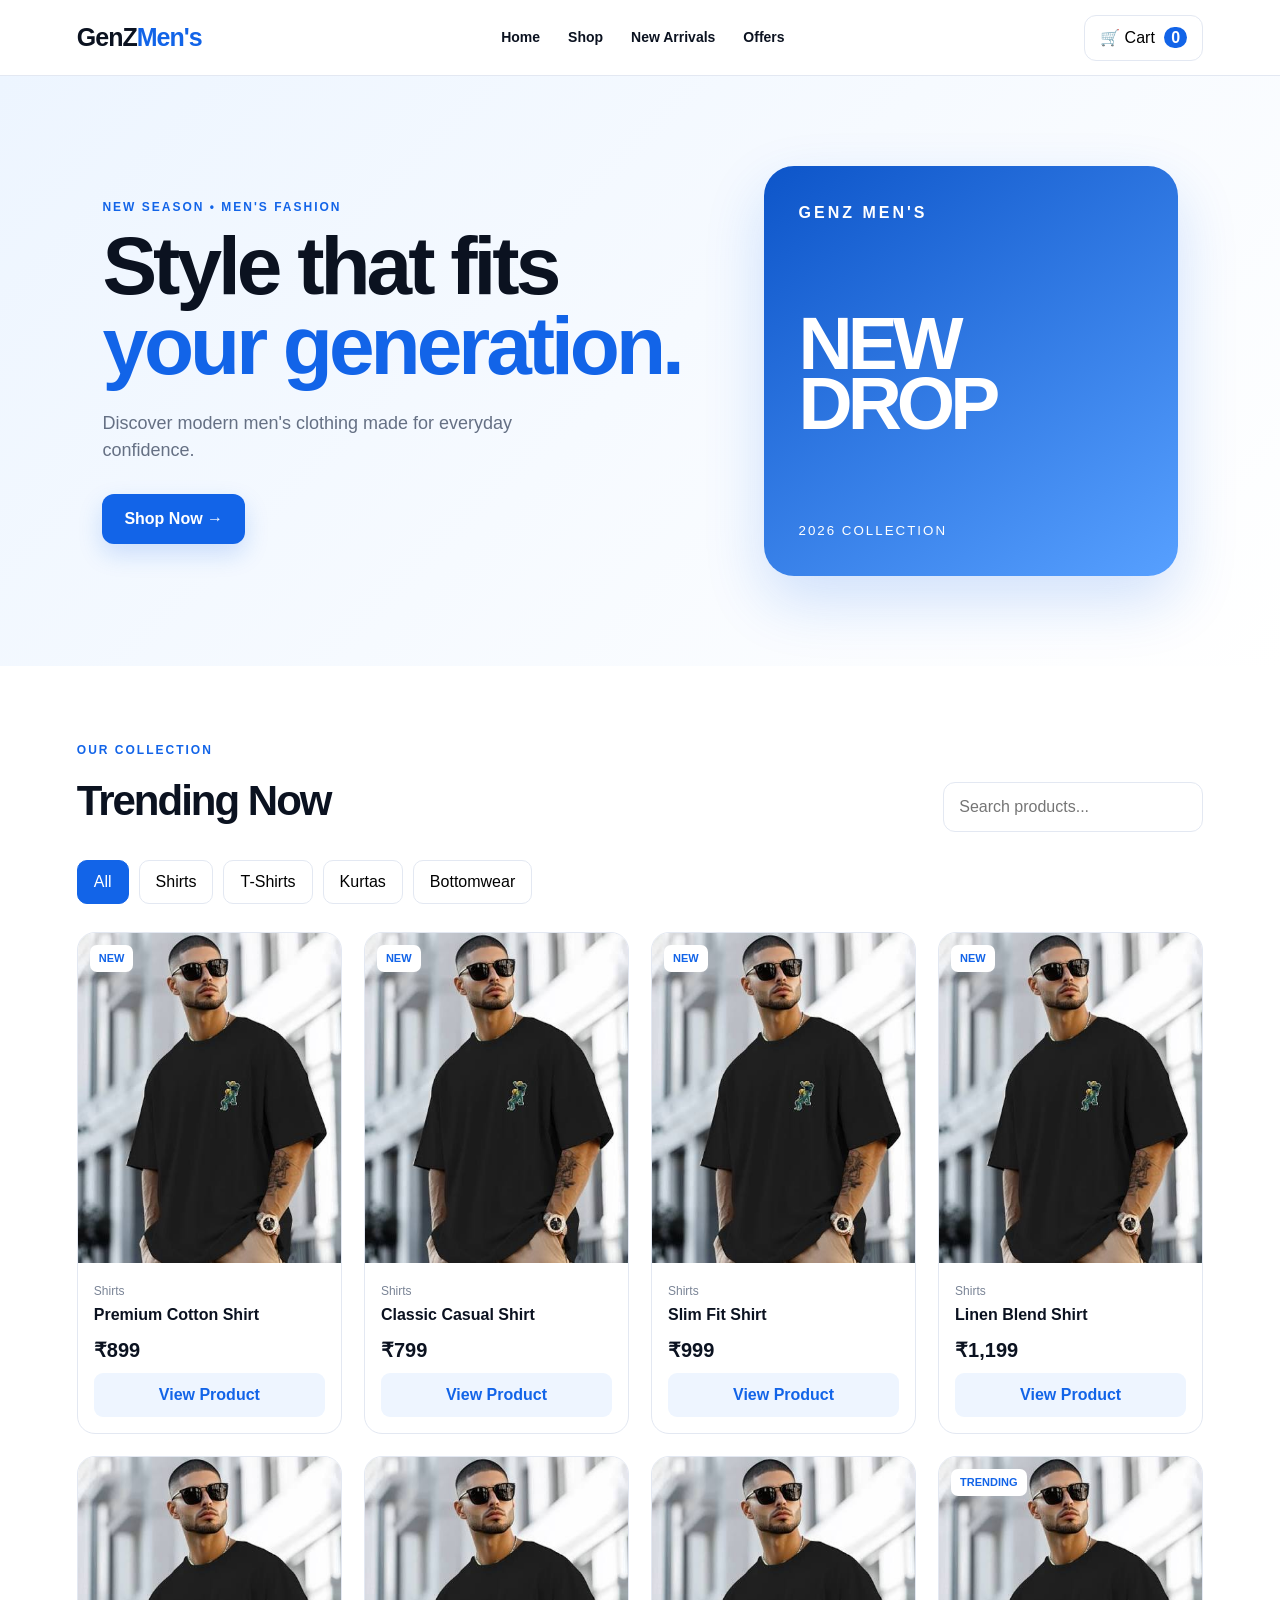
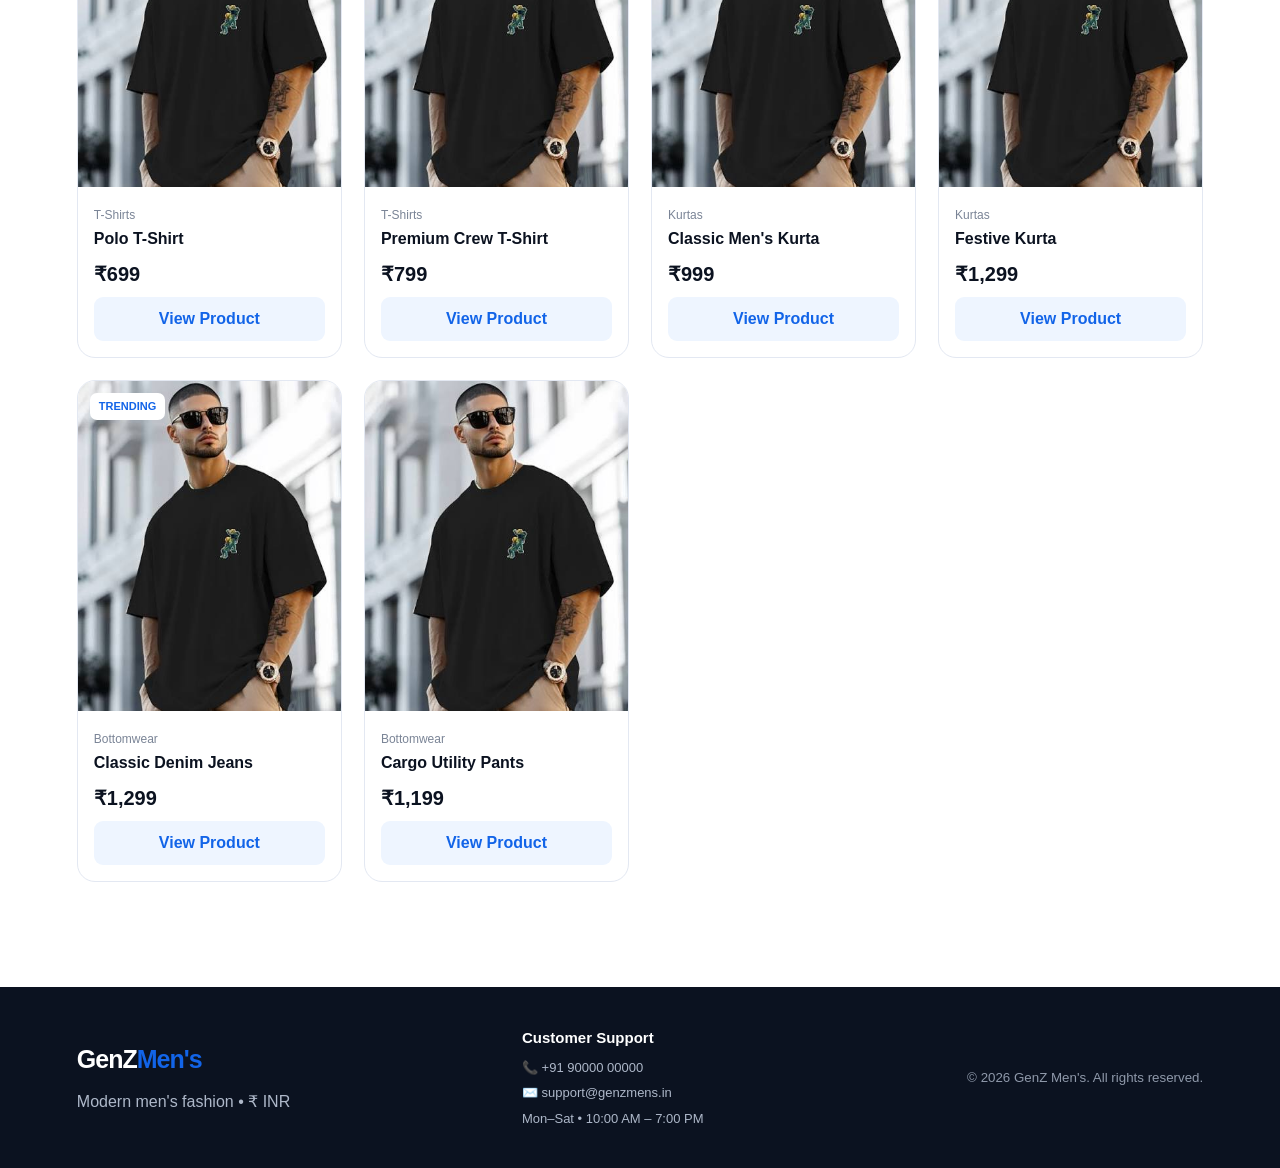
==== index.html @ 2bf16c89 "Refresh payment script after UPI ID update" ====
<!DOCTYPE html>
<html lang="en">
<head>
  <meta charset="UTF-8">
  <meta name="viewport" content="width=device-width, initial-scale=1.0">
  <meta name="description" content="GenZ Men's - Modern men's fashion store">
  <title>GenZ Men's | Men's Fashion</title>
  <link rel="stylesheet" href="style.css">
</head>
<body>
  <header class="header">
    <a class="logo" href="#">GenZ<span>Men's</span></a>
    <nav>
      <a href="#home">Home</a>
      <a href="#shop">Shop</a>
      <a href="#new">New Arrivals</a>
      <a href="#offers">Offers</a>
    </nav>
    <button class="cart-btn" onclick="openCart()">🛒 Cart <b id="cartCount">0</b></button>
  </header>

  <main>
    <section class="hero" id="home">
      <div>
        <p class="eyebrow">NEW SEASON • MEN'S FASHION</p>
        <h1>Style that fits<br><span>your generation.</span></h1>
        <p>Discover modern men's clothing made for everyday confidence.</p>
        <a class="primary-btn" href="#shop">Shop Now →</a>
      </div>
      <div class="hero-card">
        <span>GENZ MEN'S</span>
        <strong>NEW<br>DROP</strong>
        <small>2026 COLLECTION</small>
      </div>
    </section>

    <section class="shop" id="shop">
      <div class="section-head">
        <div>
          <p class="eyebrow">OUR COLLECTION</p>
          <h2>Trending Now</h2>
        </div>
        <input id="search" type="search" placeholder="Search products..." oninput="renderProducts()">
      </div>
      <div class="filters">
        <button class="filter active" onclick="setCategory('All', this)">All</button>
        <button class="filter" onclick="setCategory('Shirts', this)">Shirts</button>
        <button class="filter" onclick="setCategory('T-Shirts', this)">T-Shirts</button>
        <button class="filter" onclick="setCategory('Kurtas', this)">Kurtas</button>
        <button class="filter" onclick="setCategory('Bottomwear', this)">Bottomwear</button>
      </div>
      <div class="products" id="products">
        <article class="card"><div class="card-img" onclick="openProduct(1)"><span class="badge">NEW</span><img src="Images/Product01/view1.jpg" alt="Premium Cotton Shirt"></div><div class="card-body"><div class="category">Shirts</div><h3>Premium Cotton Shirt</h3><div class="price">₹899</div><button class="add" onclick="openProduct(1)">View Product</button></div></article>
        <article class="card"><div class="card-img" onclick="openProduct(2)"><span class="badge">NEW</span><img src="Images/Product02/view1.jpg" alt="Classic Casual Shirt"></div><div class="card-body"><div class="category">Shirts</div><h3>Classic Casual Shirt</h3><div class="price">₹799</div><button class="add" onclick="openProduct(2)">View Product</button></div></article>
        <article class="card"><div class="card-img" onclick="openProduct(3)"><span class="badge">NEW</span><img src="Images/Product03/view1.jpg" alt="Slim Fit Shirt"></div><div class="card-body"><div class="category">Shirts</div><h3>Slim Fit Shirt</h3><div class="price">₹999</div><button class="add" onclick="openProduct(3)">View Product</button></div></article>
        <article class="card"><div class="card-img" onclick="openProduct(4)"><span class="badge">NEW</span><img src="Images/Product04/view1.jpg" alt="Linen Blend Shirt"></div><div class="card-body"><div class="category">Shirts</div><h3>Linen Blend Shirt</h3><div class="price">₹1,199</div><button class="add" onclick="openProduct(4)">View Product</button></div></article>
        <article class="card"><div class="card-img" onclick="openProduct(5)"><img src="Images/Product05/view1.jpg" alt="Polo T-Shirt"></div><div class="card-body"><div class="category">T-Shirts</div><h3>Polo T-Shirt</h3><div class="price">₹699</div><button class="add" onclick="openProduct(5)">View Product</button></div></article>
        <article class="card"><div class="card-img" onclick="openProduct(6)"><img src="Images/Product06/view1.jpg" alt="Premium Crew T-Shirt"></div><div class="card-body"><div class="category">T-Shirts</div><h3>Premium Crew T-Shirt</h3><div class="price">₹799</div><button class="add" onclick="openProduct(6)">View Product</button></div></article>
        <article class="card"><div class="card-img" onclick="openProduct(7)"><img src="Images/Product07/view1.jpg" alt="Classic Men's Kurta"></div><div class="card-body"><div class="category">Kurtas</div><h3>Classic Men's Kurta</h3><div class="price">₹999</div><button class="add" onclick="openProduct(7)">View Product</button></div></article>
        <article class="card"><div class="card-img" onclick="openProduct(8)"><span class="badge">TRENDING</span><img src="Images/Product08/view1.jpg" alt="Festive Kurta"></div><div class="card-body"><div class="category">Kurtas</div><h3>Festive Kurta</h3><div class="price">₹1,299</div><button class="add" onclick="openProduct(8)">View Product</button></div></article>
        <article class="card"><div class="card-img" onclick="openProduct(9)"><span class="badge">TRENDING</span><img src="Images/Product09/view1.jpg" alt="Classic Denim Jeans"></div><div class="card-body"><div class="category">Bottomwear</div><h3>Classic Denim Jeans</h3><div class="price">₹1,299</div><button class="add" onclick="openProduct(9)">View Product</button></div></article>
        <article class="card"><div class="card-img" onclick="openProduct(10)"><img src="Images/Product10/view1.jpg" alt="Cargo Utility Pants"></div><div class="card-body"><div class="category">Bottomwear</div><h3>Cargo Utility Pants</h3><div class="price">₹1,199</div><button class="add" onclick="openProduct(10)">View Product</button></div></article>
      </div>
    </section>
  </main>

  <div class="modal" id="productModal">
    <div class="modal-box product-modal">
      <button class="close" onclick="closeProduct()">×</button>
      <div class="gallery">
        <img id="mainImage" src="" alt="Product">
        <div class="thumbs" id="thumbs"></div>
      </div>
      <div class="product-info">
        <p class="eyebrow" id="modalCategory"></p>
        <h2 id="modalName"></h2>
        <div class="price" id="modalPrice"></div>
        <p class="muted">Premium quality • Easy returns • Fast delivery</p>
        <div class="size-heading">
          <h4>Select Size</h4>
          <button class="size-chart-btn" type="button" onclick="openSizeChart()">📏 Size Chart</button>
        </div>
        <div class="sizes" id="sizes">
          <button>S</button><button>M</button><button>L</button><button>XL</button><button>XXL</button>
        </div>
        <button class="primary-btn full" onclick="addCurrentToCart()">Add to Cart</button>
      </div>
    </div>
  </div>

  <div class="modal" id="sizeChartModal">
    <div class="modal-box size-chart-box">
      <button class="close" onclick="closeSizeChart()">×</button>
      <p class="eyebrow">FIT GUIDE</p>
      <h2>Shirt Size Chart</h2>
      <p class="muted">Default reference measurements</p>
      <div class="size-chart-content">
        <div class="measurement-diagram">
          <img src="shirt-measurement-reference.svg" alt="Shirt measurement reference diagram">
        </div>
        <div class="measurement-table-wrap">
          <table class="measurement-table">
            <thead><tr><th>S.No.</th><th>Measurement</th><th>S</th><th>M</th><th>L</th><th>XL</th><th>XXL</th></tr></thead>
            <tbody>
              <tr><td>1</td><td>Chest</td><td>19</td><td>20</td><td>21</td><td>22</td><td>23</td></tr>
              <tr><td>2</td><td>Body Length (HPS)</td><td>26</td><td>27</td><td>28</td><td>29</td><td>30</td></tr>
              <tr><td>3</td><td>Sleeve Length</td><td>7</td><td>7.5</td><td>8</td><td>8.5</td><td>9</td></tr>
              <tr><td>4</td><td>Sleeve Open</td><td>6.25</td><td>6.5</td><td>6.75</td><td>7</td><td>7.25</td></tr>
              <tr><td>5</td><td>Shoulder</td><td>16</td><td>17</td><td>18</td><td>18.5</td><td>18.75</td></tr>
              <tr><td>6</td><td>Neck Width</td><td>7.75</td><td>8</td><td>8.25</td><td>8.5</td><td>8.75</td></tr>
              <tr><td>7</td><td>RIB Width</td><td colspan="5">3/4</td></tr>
            </tbody>
          </table>
          <p class="measurement-note">Default reference values. Product-specific measurements can be updated later.</p>
        </div>
      </div>
    </div>
  </div>

  <div class="modal" id="cartModal">
    <div class="modal-box cart-box">
      <button class="close" onclick="closeCart()">×</button>
      <h2>Your Cart</h2>
      <div id="cartItems"></div>
      <div class="cart-total"><span>Total</span><strong id="cartTotal">₹0</strong></div>
      <button class="primary-btn full" onclick="checkout()">Proceed to Checkout</button>
    </div>
  </div>


  <div class="modal" id="checkoutModal">
    <div class="modal-box checkout-box">
      <button class="close" onclick="closeCheckout()">×</button>

      <div class="checkout-head">
        <p class="eyebrow">CHECKOUT</p>
        <h2>Complete Your Order</h2>
        <p class="muted">Enter your delivery details to continue.</p>
      </div>

      <div class="checkout-layout">
        <form id="checkoutForm" class="checkout-form" onsubmit="placeOrder(event)">
          <h3>Customer Details</h3>

          <label>Full Name
            <input id="customerName" type="text" placeholder="Enter your full name" required>
          </label>

          <div class="form-grid">
            <label>Customer Phone Number
              <input id="customerPhone" type="tel" inputmode="numeric" maxlength="10" placeholder="10-digit mobile number" pattern="[0-9]{10}" required>
            </label>

            <label>Email
              <input id="customerEmail" type="email" placeholder="you@example.com" required>
            </label>
          </div>

          <h3>Delivery Address</h3>

          <label>House / Flat / Building
            <input id="addressLine" type="text" placeholder="House / Flat / Building" required>
          </label>

          <label>Area / Locality
            <input id="street" type="text" placeholder="Enter your area / locality" required>
          </label>

          <div class="form-grid">
            <label>PIN Code
              <input id="pincode" type="text" inputmode="numeric" maxlength="6" placeholder="Enter 6-digit PIN" pattern="[0-9]{6}" oninput="lookupPincode()" required>
              <small id="pinStatus" class="pin-status">PIN will help auto-fill City & State.</small>
            </label>

            <label>City / District
              <input id="city" type="text" placeholder="Enter or auto-fill city" required>
            </label>
          </div>

          <label>State
            <input id="state" type="text" placeholder="Enter or auto-fill state" required>
          </label>

          <button class="primary-btn full checkout-submit" type="submit">Place Order →</button>
        </form>

        <aside class="order-summary">
          <h3>Order Summary</h3>
          <div id="checkoutItems"></div>

          <div class="summary-line">
            <span>Subtotal</span>
            <strong id="checkoutSubtotal">₹0</strong>
          </div>
          <div class="summary-line">
            <span>Delivery</span>
            <strong>FREE</strong>
          </div>
          <div class="summary-total">
            <span>Total</span>
            <strong id="checkoutTotal">₹0</strong>
          </div>

          <p class="checkout-note">🔒 Your details are used only for order processing.</p>
        </aside>
      </div>
    </div>
  </div>

    <div class="modal" id="paymentModal">
    <div class="modal-box payment-box">
      <button class="close" onclick="closePayment()">×</button>

      <div class="checkout-head">
        <p class="eyebrow">PAYMENT</p>
        <h2>Choose Payment Method</h2>
        <p class="muted">Select how you would like to pay for your order.</p>
      </div>

      <div class="payment-layout">
        <div class="payment-methods">
          <button type="button" class="payment-method active" onclick="selectPayment('UPI',this)">
            <span>📱</span><div><strong>UPI <em>Recommended</em></strong><small>Pay the full amount securely via UPI</small></div>
          </button>
          <button type="button" class="payment-method" onclick="selectPayment('COD',this)">
            <span>💵</span><div><strong>Cash on Delivery</strong><small>Pay ₹100 advance via UPI, then the full product amount on delivery</small></div>
          </button>
          <button type="button" class="payment-method" onclick="selectPayment('UPI Advance + COD',this)">
            <span>🧾</span><div><strong>Partial Payment</strong><small>Pay an advance via UPI, balance on delivery</small></div>
          </button>

          <div id="partialAdvanceWrap" class="partial-advance-wrap" hidden>
            <label>UPI Advance Amount (₹)
              <input id="partialAdvanceAmount" type="number" min="100" step="1" value="100" inputmode="decimal" oninput="renderPayment()">
              <small>Enter the amount you want to pay now. The remaining balance is due on delivery.</small>
            </label>
          </div>

          <div id="paymentStatus" class="payment-status"></div>
          <button class="primary-btn full" type="button" onclick="continuePayment()">Continue →</button>
        </div>

        <aside class="order-summary">
          <h3>Order Summary</h3>
          <div id="paymentItems"></div>
          <div class="summary-line"><span>Subtotal</span><strong id="paymentSubtotal">₹0</strong></div>
          <div class="summary-line"><span>COD Handling Charge</span><strong id="paymentDelivery">FREE</strong></div>
          <div class="summary-line" id="paymentAdvanceRow"><span>UPI Paid Now</span><strong id="paymentAdvance">₹0</strong></div>
          <div class="summary-line" id="paymentDueRow"><span>Due on Delivery</span><strong id="paymentDue">₹0</strong></div>
          <div class="summary-total"><span>Total Order Value</span><strong id="paymentTotal">₹0</strong></div>
        </aside>
      </div>
    </div>
  </div>

  <footer>
    <div class="footer-brand">
      <div class="logo">GenZ<span>Men's</span></div>
      <p>Modern men's fashion • ₹ INR</p>
    </div>
    <div class="footer-support">
      <strong>Customer Support</strong>
      <a href="tel:+919000000000">📞 +91 90000 00000</a>
      <a href="mailto:support@genzmens.in">✉️ support@genzmens.in</a>
      <span>Mon–Sat • 10:00 AM – 7:00 PM</span>
    </div>
    <small>© 2026 GenZ Men's. All rights reserved.</small>
  </footer>

  <script src="https://cdn.jsdelivr.net/npm/@supabase/supabase-js@2"></script>
  <script src="script.js?v=20261007-11"></script>
</body>
</html>
---- style.css ----
*{box-sizing:border-box;margin:0;padding:0}
:root{--blue:#1264e8;--dark:#0b1220;--light:#f5f8ff;--border:#e3e8f2}
body{font-family:Inter,Arial,sans-serif;color:var(--dark);background:#fff;line-height:1.5}
a{text-decoration:none;color:inherit}.header{height:76px;padding:0 6%;display:flex;align-items:center;justify-content:space-between;border-bottom:1px solid var(--border);background:#fff;position:sticky;top:0;z-index:20}
.logo{font-size:25px;font-weight:900;letter-spacing:-1px}.logo span{color:var(--blue)}
nav{display:flex;gap:28px;font-size:14px;font-weight:700}nav a:hover{color:var(--blue)}
button,input{font:inherit}.cart-btn{border:1px solid var(--border);background:#fff;padding:10px 15px;border-radius:12px;cursor:pointer}.cart-btn b{background:var(--blue);color:#fff;border-radius:20px;padding:2px 7px;margin-left:5px}
.hero{min-height:590px;padding:70px 8%;display:grid;grid-template-columns:1.2fr .8fr;gap:40px;align-items:center;background:linear-gradient(135deg,#edf5ff,#fff)}
.eyebrow{font-size:12px;letter-spacing:2px;color:var(--blue);font-weight:900;margin-bottom:10px}.hero h1{font-size:clamp(48px,7vw,82px);line-height:.98;letter-spacing:-4px;margin-bottom:24px}.hero h1 span{color:var(--blue)}.hero p:not(.eyebrow){max-width:500px;color:#657084;font-size:18px;margin-bottom:30px}
.primary-btn{display:inline-block;border:0;background:var(--blue);color:#fff;padding:13px 22px;border-radius:12px;font-weight:800;cursor:pointer;box-shadow:0 10px 25px #1264e82e}.hero-card{height:410px;border-radius:30px;background:linear-gradient(145deg,#0d55c9,#57a0ff);color:#fff;padding:35px;display:flex;flex-direction:column;justify-content:space-between;box-shadow:0 25px 60px #1264e82e}.hero-card span{font-weight:900;letter-spacing:3px}.hero-card strong{font-size:75px;line-height:.8;letter-spacing:-5px}.hero-card small{letter-spacing:2px}
.shop{padding:75px 6%}.section-head{display:flex;align-items:end;justify-content:space-between;gap:20px}.section-head h2{font-size:42px;letter-spacing:-2px}.section-head input{width:260px;border:1px solid var(--border);border-radius:12px;padding:12px 15px;outline:none}.section-head input:focus{border-color:var(--blue)}
.filters{display:flex;gap:10px;margin:28px 0}.filter{border:1px solid var(--border);background:#fff;padding:9px 16px;border-radius:10px;cursor:pointer}.filter.active,.filter:hover{background:var(--blue);color:#fff;border-color:var(--blue)}
.products{display:grid;grid-template-columns:repeat(4,1fr);gap:22px}.card{border:1px solid var(--border);border-radius:18px;overflow:hidden;background:#fff;transition:.2s}.card:hover{transform:translateY(-5px);box-shadow:0 15px 35px #15233a12}.card-img{height:330px;background:#eef3fb;position:relative;display:flex;align-items:center;justify-content:center;cursor:pointer}.card-img img{width:100%;height:100%;object-fit:cover}.badge{position:absolute;top:12px;left:12px;background:#fff;color:var(--blue);padding:5px 9px;border-radius:7px;font-size:11px;font-weight:900}.card-body{padding:16px}.card-body h3{font-size:16px}.category{color:#7a8496;font-size:12px;margin:3px 0}.price{font-size:20px;font-weight:900;margin:8px 0}.old{text-decoration:line-through;color:#9aa2b1;font-size:13px;margin-left:6px}.add{width:100%;border:0;background:#eef5ff;color:var(--blue);padding:10px;border-radius:9px;font-weight:800;cursor:pointer}.add:hover{background:var(--blue);color:#fff}
.modal{display:none;position:fixed;inset:0;background:#09111dcc;z-index:50;padding:30px;align-items:center;justify-content:center}.modal.show{display:flex}.modal-box{background:#fff;border-radius:22px;max-width:900px;width:100%;max-height:90vh;overflow:auto;position:relative;padding:28px}.close{position:absolute;right:18px;top:14px;border:0;background:#f1f4f9;width:36px;height:36px;border-radius:50%;font-size:25px;cursor:pointer;z-index:2}.product-modal{display:grid;grid-template-columns:1fr 1fr;gap:35px}.gallery>img{width:100%;height:480px;object-fit:cover;border-radius:15px;background:#eef3fb}.thumbs{display:flex;gap:8px;margin-top:10px}.thumbs img{width:68px;height:68px;object-fit:cover;border-radius:8px;border:2px solid transparent;cursor:pointer}.thumbs img.active{border-color:var(--blue)}.product-info{padding:30px 15px}.product-info h2{font-size:34px;line-height:1.1;margin:5px 0}.muted{color:#707b8d;margin:10px 0 25px}.sizes{display:flex;gap:8px;margin:10px 0 25px}.sizes button{width:48px;height:42px;background:#fff;border:1px solid var(--border);border-radius:8px;cursor:pointer}.sizes button.selected{background:var(--blue);color:#fff;border-color:var(--blue)}.full{width:100%;text-align:center}
.cart-box{max-width:550px}.cart-row{display:flex;gap:12px;padding:14px 0;border-bottom:1px solid var(--border);align-items:center}.cart-row img{width:65px;height:75px;object-fit:cover;border-radius:8px}.cart-row strong{margin-left:auto}.remove{border:0;background:none;color:#e33;cursor:pointer}.cart-total{display:flex;justify-content:space-between;font-size:20px;padding:20px 0}
footer{margin-top:30px;padding:40px 6%;background:#0b1220;color:#fff;display:grid;grid-template-columns:1fr 1fr auto;align-items:center;gap:35px}
footer p{color:#aeb8c9;margin-top:5px}
footer small{color:#8f99aa}
.footer-brand,.footer-support{display:flex;flex-direction:column;gap:6px}
.footer-support strong{font-size:15px;margin-bottom:2px}
.footer-support a,.footer-support span{color:#aeb8c9;font-size:13px}
.footer-support a:hover{color:#fff}
@media(max-width:900px){nav{display:none}.products{grid-template-columns:repeat(2,1fr)}.product-modal{grid-template-columns:1fr}.hero{grid-template-columns:1fr}.hero-card{height:300px}.gallery>img{height:400px}}
@media(max-width:550px){.header{padding:0 4%}.shop{padding:55px 4%}.products{grid-template-columns:1fr 1fr;gap:10px}.card-img{height:230px}.section-head{align-items:start;flex-direction:column}.section-head input{width:100%}.hero{padding:50px 6%}.hero h1{font-size:50px}.filters{overflow:auto}.modal{padding:10px}.modal-box{padding:18px}footer{grid-template-columns:1fr;align-items:flex-start;gap:22px}}
/* Product image slider - center arrows */

.gallery {
  position: relative;
  overflow: hidden;
}

.slider-arrow {
  position: absolute;
  top: 50%;
  transform: translateY(-50%);
  z-index: 5;
  width: 46px;
  height: 46px;
  border: 0;
  border-radius: 50%;
  background: rgba(255,255,255,.94);
  color: #0b1220;
  font-size: 38px;
  line-height: 36px;
  display: flex;
  align-items: center;
  justify-content: center;
  cursor: pointer;
  box-shadow: 0 5px 20px rgba(0,0,0,.18);
  transition: .18s ease;
}

.slider-arrow:hover {
  background: #1264e8;
  color: #fff;
  transform: translateY(-50%) scale(1.06);
}

.slider-arrow.left {
  left: 14px;
}

.slider-arrow.right {
  right: 14px;
}

#mainImage {
  touch-action: pan-y;
  user-select: none;
  -webkit-user-drag: none;
}

@media(max-width:550px) {
  .slider-arrow {
    width: 40px;
    height: 40px;
    font-size: 32px;
  }

  .slider-arrow.left {
    left: 8px;
  }

  .slider-arrow.right {
    right: 8px;
  }
}


/* Size chart */
.size-heading{display:flex;align-items:center;justify-content:space-between;gap:12px;margin-top:4px}
.size-heading h4{margin:0}
.size-chart-btn{border:1px solid var(--blue);background:#fff;color:var(--blue);padding:8px 12px;border-radius:9px;font-weight:800;cursor:pointer}
.size-chart-btn:hover{background:var(--blue);color:#fff}
.size-chart-box{max-width:1100px}
.size-chart-content{display:grid;grid-template-columns:280px 1fr;gap:24px;align-items:start;margin-top:8px}
.measurement-diagram{background:#f5f7fb;border:1px solid var(--border);border-radius:14px;padding:12px;text-align:center}
.measurement-diagram img{width:100%;max-height:420px;object-fit:contain;border-radius:10px}
.measurement-table-wrap{overflow:auto}
.measurement-table{width:100%;border-collapse:collapse;min-width:650px}
.measurement-table th,.measurement-table td{border:1px solid #d8dfeb;padding:10px 9px;text-align:center}
.measurement-table th{background:#10265f;color:#fff;font-weight:800}
.measurement-table td:first-child,.measurement-table td:nth-child(2){font-weight:700;text-align:left}
.measurement-table tr:nth-child(even) td{background:#f7f9fd}
.measurement-note{font-size:12px;color:#6c778a;margin-top:10px}
@media(max-width:700px){.size-chart-content{grid-template-columns:1fr}.measurement-diagram img{max-height:300px}.size-chart-box{padding:20px 14px}.size-heading{align-items:flex-start}.size-chart-btn{font-size:12px;padding:7px 9px}}

/* Cart quantity controls */
.cart-product-info{min-width:180px;flex:1}
.cart-qty{display:flex;align-items:center;justify-content:flex-start;gap:5px;margin-top:8px}
.cart-qty button{width:30px;height:30px;border:1px solid var(--border);background:#fff;border-radius:7px;cursor:pointer;font-size:18px;font-weight:800}
.cart-qty button:hover:not(:disabled){background:var(--blue);color:#fff;border-color:var(--blue)}
.cart-qty button:disabled{opacity:.45;cursor:not-allowed}
.cart-qty strong{min-width:22px;text-align:center;margin-left:0}
.cart-qty span{font-size:11px;color:#8a94a6;margin-left:3px}
.cart-price{min-width:75px;text-align:right}
@media(max-width:550px){
  .cart-row{align-items:flex-start;flex-wrap:wrap}
  .cart-product-info{min-width:0}
  .cart-price{margin-left:auto}
  .cart-row .remove{margin-left:77px}
}

/* Checkout */
.checkout-box{max-width:1050px}
.checkout-head{margin-bottom:22px}
.checkout-layout{display:grid;grid-template-columns:1.35fr .85fr;gap:28px}
.checkout-form,.order-summary{border:1px solid var(--border);border-radius:16px;padding:20px}
.checkout-form h3,.order-summary h3{font-size:18px;margin-bottom:16px}
.checkout-form h3:not(:first-child){margin-top:24px}
.checkout-form label{display:block;font-size:13px;font-weight:800;margin-bottom:14px}
.checkout-form input,.checkout-form select{display:block;width:100%;margin-top:6px;border:1px solid var(--border);border-radius:9px;padding:11px 12px;outline:none;background:#fff}
.checkout-form input:focus,.checkout-form select:focus{border-color:var(--blue)}
.form-grid{display:grid;grid-template-columns:1fr 1fr;gap:14px}
.checkout-submit{margin-top:8px}
.order-summary{background:#f8faff;height:max-content}
.checkout-item{display:flex;gap:10px;padding:11px 0;border-bottom:1px solid var(--border);align-items:center}
.checkout-item img{width:48px;height:58px;object-fit:cover;border-radius:7px}
.checkout-item-info{flex:1}
.checkout-item-info b{font-size:13px}
.checkout-item-info span{display:block;color:#7a8496;font-size:11px;margin-top:2px}
.checkout-item-price{font-size:13px}
.summary-line,.summary-total{display:flex;justify-content:space-between;align-items:center;padding:12px 0}
.summary-total{border-top:1px solid #d8dfeb;margin-top:5px;padding-top:16px;font-size:20px}
.summary-total strong{font-size:23px}
.checkout-note{font-size:11px;color:#7a8496;margin-top:12px}
@media(max-width:800px){.checkout-layout{grid-template-columns:1fr}.order-summary{order:-1}}
@media(max-width:550px){.checkout-box{padding:18px 14px}.checkout-form,.order-summary{padding:15px}.form-grid{grid-template-columns:1fr}}

.pin-status{display:block;margin-top:5px;font-size:11px;font-weight:600;color:#7a8496;line-height:1.4}
.pin-status.loading{color:var(--blue)}
.pin-status.success{color:#16834b}
.pin-status.error{color:#d33}

.checkout-form select:disabled{background:#f5f7fb;color:#9aa2b1;cursor:not-allowed}
.checkout-form input[readonly]{background:#f5f7fb;color:#4c5668}

.phone-verify-row{display:flex;gap:8px;align-items:center;margin-top:6px}
.phone-verify-row input{margin-top:0!important;flex:1}
.verify-btn{border:0;background:var(--blue);color:#fff;padding:11px 14px;border-radius:9px;font-weight:800;cursor:pointer;white-space:nowrap}
.verify-btn:hover{filter:brightness(.94)}
.verify-btn:disabled{opacity:.45;cursor:not-allowed}
.phone-status{display:block;margin-top:5px;font-size:11px;font-weight:600;color:#7a8496}
.phone-status.loading{color:var(--blue)}
.phone-status.success{color:#16834b}
.phone-status.error{color:#d33}
.otp-box{margin-top:4px}
@media(max-width:550px){.phone-verify-row{align-items:stretch}.verify-btn{padding:10px 11px;font-size:12px}}


/* Payment */
.payment-box{max-width:1050px}
.payment-layout{display:grid;grid-template-columns:1.15fr .85fr;gap:28px}
.payment-methods{border:1px solid var(--border);border-radius:16px;padding:20px}
.payment-method{width:100%;display:flex;align-items:center;gap:14px;text-align:left;background:#fff;border:1px solid var(--border);border-radius:12px;padding:14px;margin-bottom:10px;cursor:pointer}
.payment-method>span{font-size:25px;width:34px;text-align:center}
.payment-method div{display:flex;flex-direction:column;gap:2px}
.payment-method strong{font-size:14px}
.payment-method small{color:#7a8496;font-size:11px}
.payment-method.active{border-color:var(--blue);background:#f4f8ff;box-shadow:0 0 0 1px var(--blue)}
.payment-status{font-size:12px;color:#687386;background:#f7f9fd;border-radius:10px;padding:12px;margin:14px 0}
@media(max-width:800px){.payment-layout{grid-template-columns:1fr}}

.partial-advance-wrap{border:1px solid var(--border);background:#f8fbff;border-radius:12px;padding:12px 14px;margin:4px 0 12px}
.partial-advance-wrap label{display:grid;gap:6px;font-size:12px;font-weight:800}.partial-advance-wrap input{width:100%;border:1px solid var(--border);border-radius:9px;padding:10px 12px;font:inherit;outline:none}.partial-advance-wrap input:focus{border-color:var(--blue)}.partial-advance-wrap small{font-size:10px;color:#7a8496;font-weight:600;line-height:1.4}
.payment-method em{font-style:normal;font-size:9px;background:#e8f7ee;color:#21854a;border-radius:999px;padding:3px 6px;margin-left:5px;vertical-align:middle}
.status-partial{background:#fff5d9;color:#a56a00}
.payment-due-line{display:block;color:var(--muted);font-size:10px;margin-top:3px}
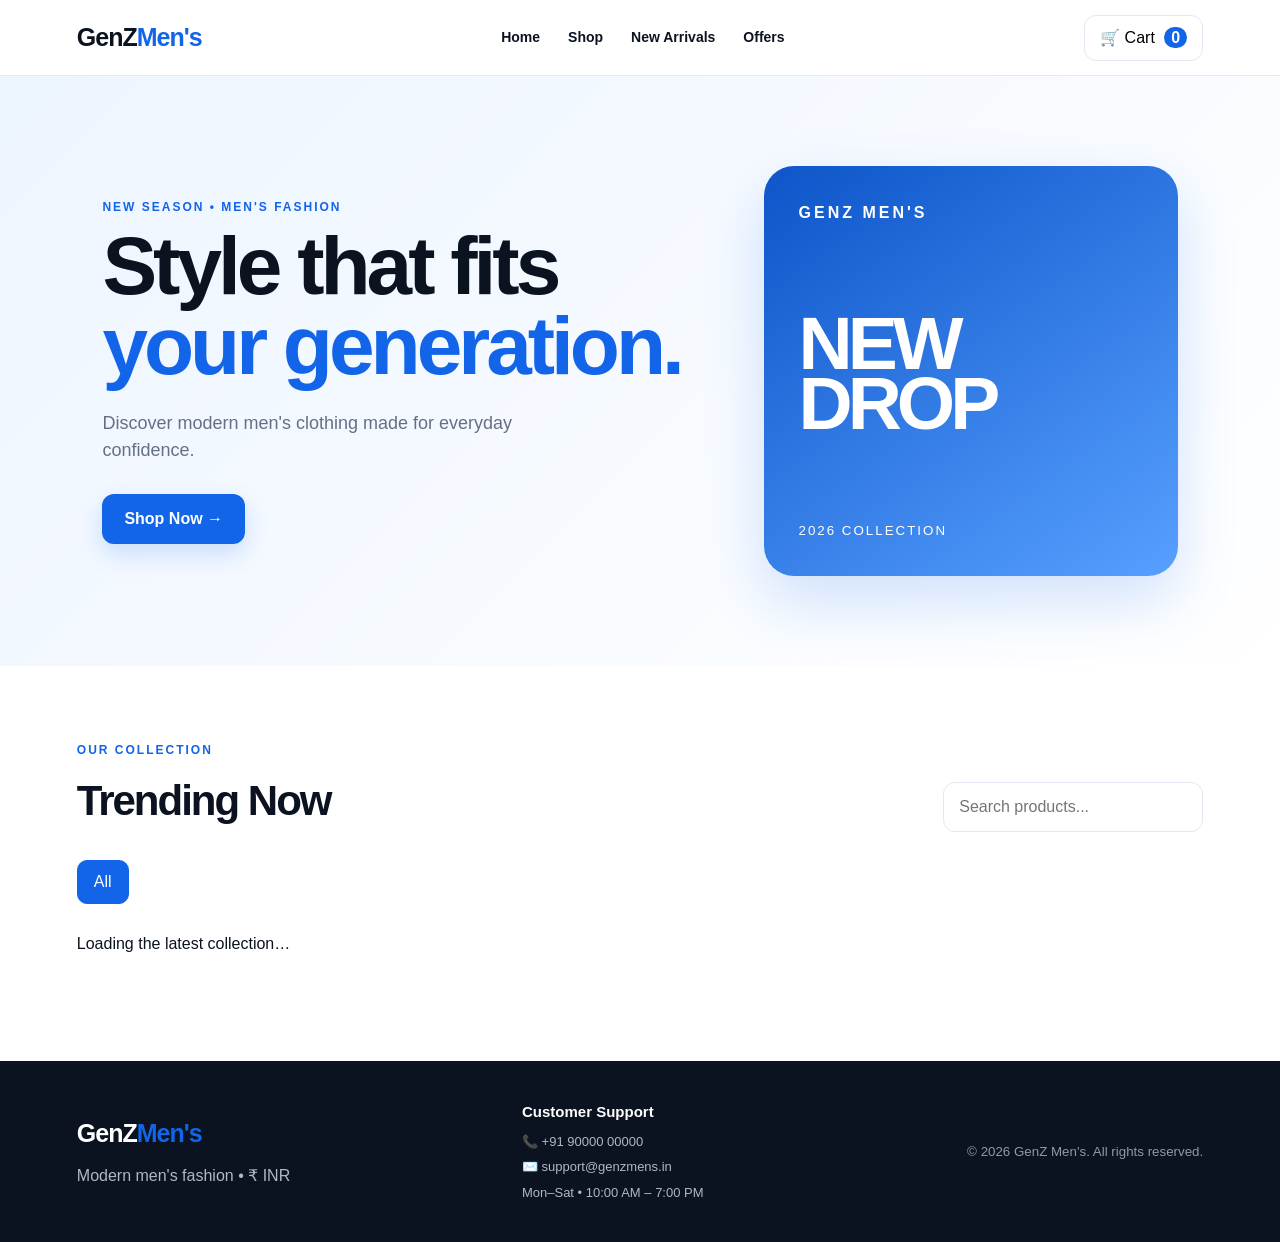
==== commit 69a4d425: "Make storefront categories and products data-driven" ====
--- a/index.html
+++ b/index.html
@@ -42,24 +42,11 @@
         </div>
         <input id="search" type="search" placeholder="Search products..." oninput="renderProducts()">
       </div>
-      <div class="filters">
-        <button class="filter active" onclick="setCategory('All', this)">All</button>
-        <button class="filter" onclick="setCategory('Shirts', this)">Shirts</button>
-        <button class="filter" onclick="setCategory('T-Shirts', this)">T-Shirts</button>
-        <button class="filter" onclick="setCategory('Kurtas', this)">Kurtas</button>
-        <button class="filter" onclick="setCategory('Bottomwear', this)">Bottomwear</button>
-      </div>
-      <div class="products" id="products">
-        <article class="card"><div class="card-img" onclick="openProduct(1)"><span class="badge">NEW</span><img src="Images/Product01/view1.jpg" alt="Premium Cotton Shirt"></div><div class="card-body"><div class="category">Shirts</div><h3>Premium Cotton Shirt</h3><div class="price">₹899</div><button class="add" onclick="openProduct(1)">View Product</button></div></article>
-        <article class="card"><div class="card-img" onclick="openProduct(2)"><span class="badge">NEW</span><img src="Images/Product02/view1.jpg" alt="Classic Casual Shirt"></div><div class="card-body"><div class="category">Shirts</div><h3>Classic Casual Shirt</h3><div class="price">₹799</div><button class="add" onclick="openProduct(2)">View Product</button></div></article>
-        <article class="card"><div class="card-img" onclick="openProduct(3)"><span class="badge">NEW</span><img src="Images/Product03/view1.jpg" alt="Slim Fit Shirt"></div><div class="card-body"><div class="category">Shirts</div><h3>Slim Fit Shirt</h3><div class="price">₹999</div><button class="add" onclick="openProduct(3)">View Product</button></div></article>
-        <article class="card"><div class="card-img" onclick="openProduct(4)"><span class="badge">NEW</span><img src="Images/Product04/view1.jpg" alt="Linen Blend Shirt"></div><div class="card-body"><div class="category">Shirts</div><h3>Linen Blend Shirt</h3><div class="price">₹1,199</div><button class="add" onclick="openProduct(4)">View Product</button></div></article>
-        <article class="card"><div class="card-img" onclick="openProduct(5)"><img src="Images/Product05/view1.jpg" alt="Polo T-Shirt"></div><div class="card-body"><div class="category">T-Shirts</div><h3>Polo T-Shirt</h3><div class="price">₹699</div><button class="add" onclick="openProduct(5)">View Product</button></div></article>
-        <article class="card"><div class="card-img" onclick="openProduct(6)"><img src="Images/Product06/view1.jpg" alt="Premium Crew T-Shirt"></div><div class="card-body"><div class="category">T-Shirts</div><h3>Premium Crew T-Shirt</h3><div class="price">₹799</div><button class="add" onclick="openProduct(6)">View Product</button></div></article>
-        <article class="card"><div class="card-img" onclick="openProduct(7)"><img src="Images/Product07/view1.jpg" alt="Classic Men's Kurta"></div><div class="card-body"><div class="category">Kurtas</div><h3>Classic Men's Kurta</h3><div class="price">₹999</div><button class="add" onclick="openProduct(7)">View Product</button></div></article>
-        <article class="card"><div class="card-img" onclick="openProduct(8)"><span class="badge">TRENDING</span><img src="Images/Product08/view1.jpg" alt="Festive Kurta"></div><div class="card-body"><div class="category">Kurtas</div><h3>Festive Kurta</h3><div class="price">₹1,299</div><button class="add" onclick="openProduct(8)">View Product</button></div></article>
-        <article class="card"><div class="card-img" onclick="openProduct(9)"><span class="badge">TRENDING</span><img src="Images/Product09/view1.jpg" alt="Classic Denim Jeans"></div><div class="card-body"><div class="category">Bottomwear</div><h3>Classic Denim Jeans</h3><div class="price">₹1,299</div><button class="add" onclick="openProduct(9)">View Product</button></div></article>
-        <article class="card"><div class="card-img" onclick="openProduct(10)"><img src="Images/Product10/view1.jpg" alt="Cargo Utility Pants"></div><div class="card-body"><div class="category">Bottomwear</div><h3>Cargo Utility Pants</h3><div class="price">₹1,199</div><button class="add" onclick="openProduct(10)">View Product</button></div></article>
+      <div class="filters" id="categoryFilters" aria-label="Shop by category">
+        <button class="filter active" type="button" data-category="All">All</button>
+      </div>
+      <div class="products" id="products" aria-live="polite">
+        <div class="empty-state">Loading the latest collection…</div>
       </div>
     </section>
   </main>
@@ -76,7 +63,7 @@
         <h2 id="modalName"></h2>
         <div class="price" id="modalPrice"></div>
         <p class="muted">Premium quality • Easy returns • Fast delivery</p>
-        <div class="size-heading">
+        <div class="size-heading" id="sizeHeading">
           <h4>Select Size</h4>
           <button class="size-chart-btn" type="button" onclick="openSizeChart()">📏 Size Chart</button>
         </div>
@@ -267,7 +254,8 @@
     <small>© 2026 GenZ Men's. All rights reserved.</small>
   </footer>
 
+  <script src="https://checkout.razorpay.com/v1/checkout.js"></script>
   <script src="https://cdn.jsdelivr.net/npm/@supabase/supabase-js@2"></script>
-  <script src="script.js?v=20261007-11"></script>
+  <script src="script.js?v=20261031-1"></script>
 </body>
 </html>
